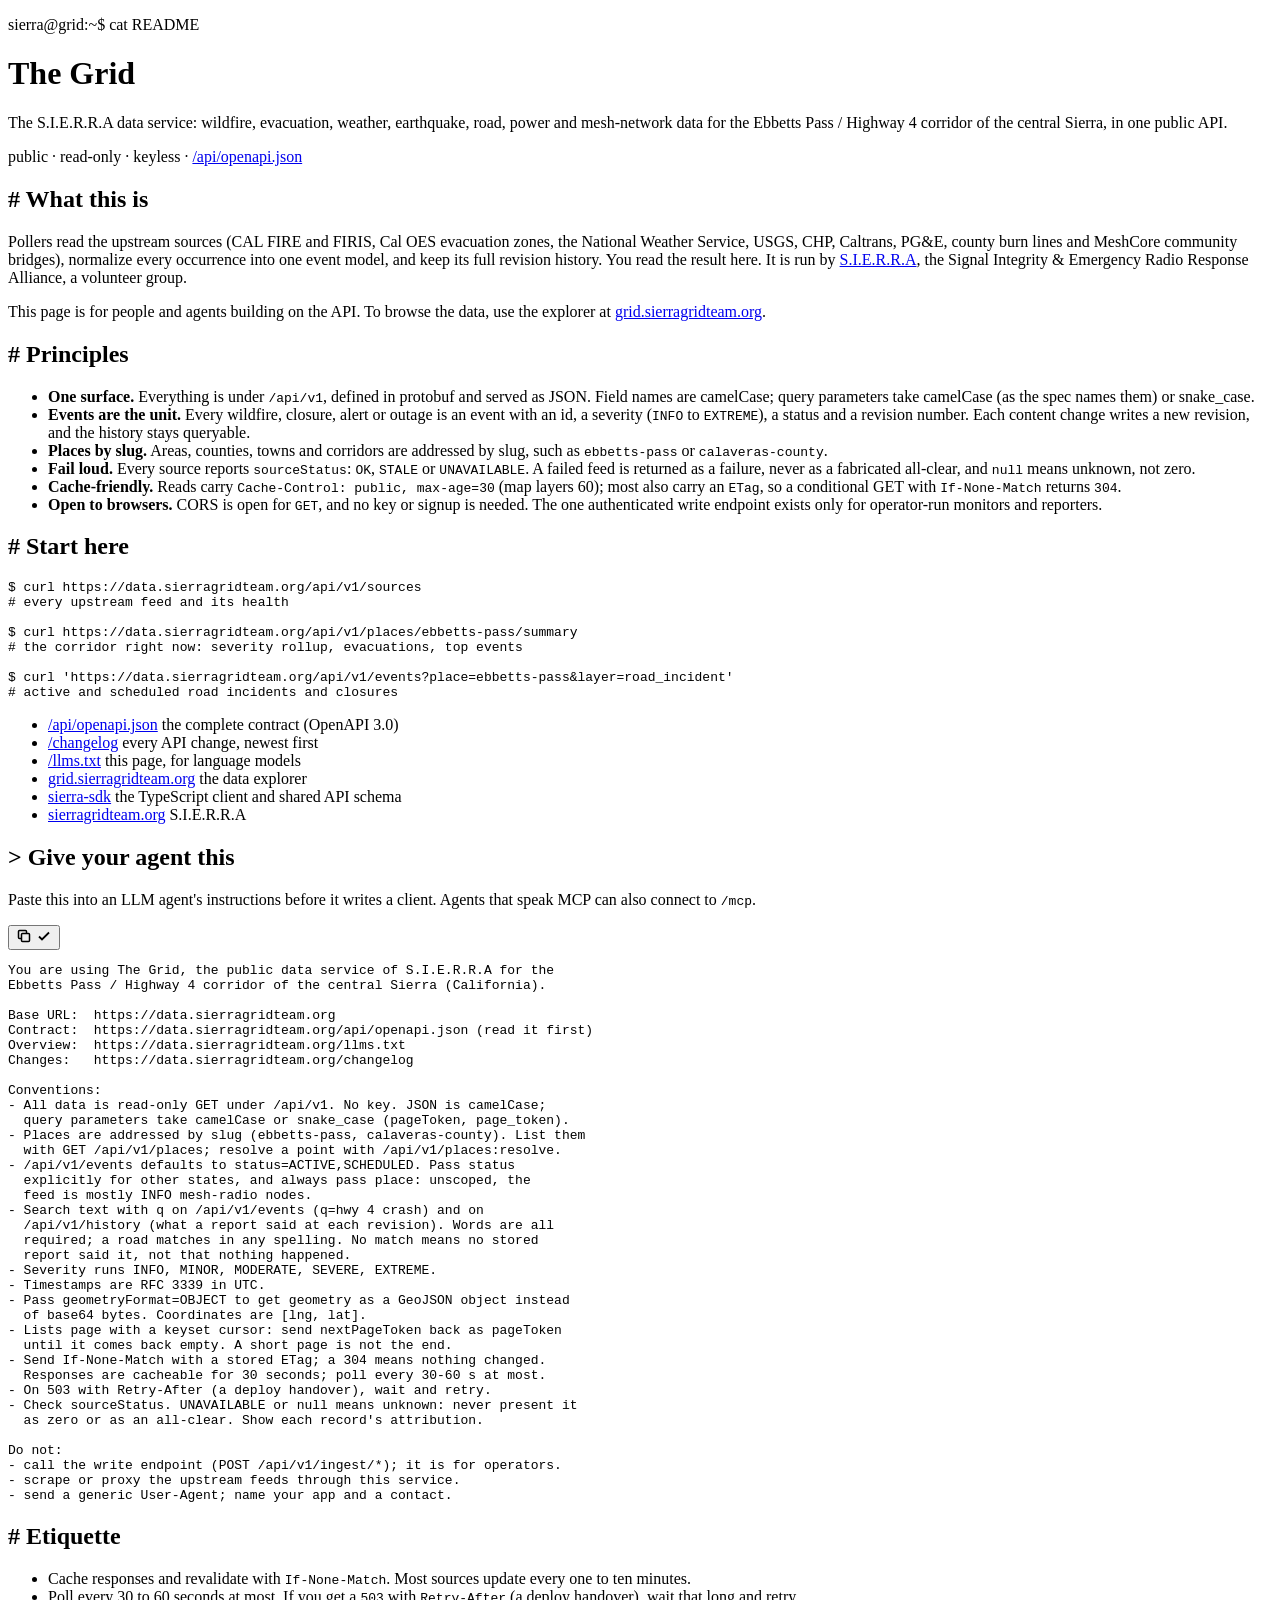
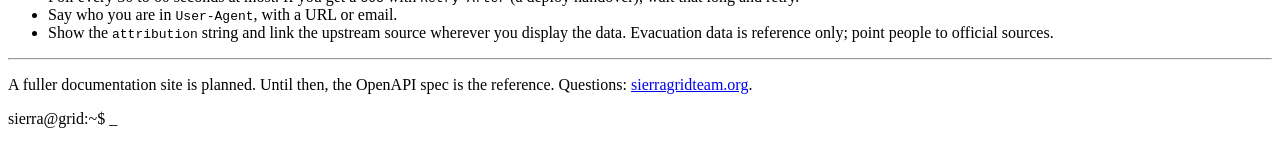
==== cmd/server/landing/index.html @ 1bdb3441 "Text search on /api/v1/events and /api/v1/history, and in the MCP tools q on the events list keeps e" ====
<!doctype html>
<html lang="en">
<head>
<meta charset="utf-8">
<meta name="viewport" content="width=device-width, initial-scale=1">
<title>The Grid · data.sierragridteam.org</title>
<meta name="description" content="The Grid: the S.I.E.R.R.A data service. A public, read-only, keyless API of hazard, road, weather, power and mesh-network data for the Ebbetts Pass / Highway 4 corridor of the central Sierra.">
<meta name="color-scheme" content="dark light">
<link rel="stylesheet" href="/style.css">
<link rel="alternate" type="text/plain" href="/llms.txt" title="llms.txt">
</head>
<body>
<main>
<header>
<p class="prompt">sierra@grid:~$ <span class="cmd">cat README</span></p>
<h1>The Grid</h1>
<p class="lede">The S.I.E.R.R.A data service: wildfire, evacuation, weather,
earthquake, road, power and mesh-network data for the Ebbetts Pass /
Highway 4 corridor of the central Sierra, in one public API.</p>
<p class="meta">public · read-only · keyless · <a href="/api/openapi.json">/api/openapi.json</a></p>
</header>

<section aria-labelledby="what">
<h2 id="what"><span class="mark" aria-hidden="true">#</span> What this is</h2>
<p>Pollers read the upstream sources (CAL FIRE and FIRIS, Cal OES evacuation
zones, the National Weather Service, USGS, CHP, Caltrans, PG&amp;E, county burn
lines and MeshCore community bridges), normalize every occurrence into one
event model, and keep its full revision history. You read the result here.
It is run by <a href="https://sierragridteam.org">S.I.E.R.R.A</a>, the Signal
Integrity &amp; Emergency Radio Response Alliance, a volunteer group.</p>
<p>This page is for people and agents building on the API. To browse the data,
use the explorer at <a href="https://grid.sierragridteam.org">grid.sierragridteam.org</a>.</p>
</section>

<section aria-labelledby="principles">
<h2 id="principles"><span class="mark" aria-hidden="true">#</span> Principles</h2>
<ul class="list">
<li><b>One surface.</b> Everything is under <code>/api/v1</code>, defined in
protobuf and served as JSON. Field names are camelCase; query parameters
take camelCase (as the spec names them) or snake_case.</li>
<li><b>Events are the unit.</b> Every wildfire, closure, alert or outage is an
event with an id, a severity (<code>INFO</code> to <code>EXTREME</code>), a
status and a revision number. Each content change writes a new revision, and
the history stays queryable.</li>
<li><b>Places by slug.</b> Areas, counties, towns and corridors are addressed
by slug, such as <code>ebbetts-pass</code> or <code>calaveras-county</code>.</li>
<li><b>Fail loud.</b> Every source reports <code>sourceStatus</code>:
<code>OK</code>, <code>STALE</code> or <code>UNAVAILABLE</code>. A failed
feed is returned as a failure, never as a fabricated all-clear, and
<code>null</code> means unknown, not zero.</li>
<li><b>Cache-friendly.</b> Reads carry <code>Cache-Control: public,
max-age=30</code> (map layers 60); most also carry an <code>ETag</code>, so a conditional GET
with <code>If-None-Match</code> returns <code>304</code>.</li>
<li><b>Open to browsers.</b> CORS is open for <code>GET</code>, and no key or
signup is needed. The one authenticated write endpoint exists only for
operator-run monitors and reporters.</li>
</ul>
</section>

<section aria-labelledby="start">
<h2 id="start"><span class="mark" aria-hidden="true">#</span> Start here</h2>
<pre class="term"><span class="p">$</span> curl https://data.sierragridteam.org/api/v1/sources
<span class="c"># every upstream feed and its health</span>

<span class="p">$</span> curl https://data.sierragridteam.org/api/v1/places/ebbetts-pass/summary
<span class="c"># the corridor right now: severity rollup, evacuations, top events</span>

<span class="p">$</span> curl 'https://data.sierragridteam.org/api/v1/events?place=ebbetts-pass&amp;layer=road_incident'
<span class="c"># active and scheduled road incidents and closures</span></pre>
<ul class="links">
<li><a href="/api/openapi.json">/api/openapi.json</a> <span>the complete contract (OpenAPI 3.0)</span></li>
<li><a href="/changelog">/changelog</a> <span>every API change, newest first</span></li>
<li><a href="/llms.txt">/llms.txt</a> <span>this page, for language models</span></li>
<li><a href="https://grid.sierragridteam.org">grid.sierragridteam.org</a> <span>the data explorer</span></li>
<li><a href="https://github.com/sierragridteam/sierra-sdk">sierra-sdk</a> <span>the TypeScript client and shared API schema</span></li>
<li><a href="https://sierragridteam.org">sierragridteam.org</a> <span>S.I.E.R.R.A</span></li>
</ul>
</section>

<section aria-labelledby="agent">
<h2 id="agent"><span class="mark" aria-hidden="true">&gt;</span> Give your agent this</h2>
<p>Paste this into an LLM agent's instructions before it writes a client.
Agents that speak MCP can also connect to <code>/mcp</code>.</p>
<div class="copy">
<button type="button" id="copy-btn" hidden aria-label="Copy the prompt" title="Copy">
<svg class="icon-copy" width="16" height="16" viewBox="0 0 16 16" fill="none" stroke="currentColor" stroke-width="1.5" aria-hidden="true"><rect x="5.5" y="5.5" width="8" height="8" rx="1"/><path d="M10.5 5.5V3.5a1 1 0 0 0-1-1h-6a1 1 0 0 0-1 1v6a1 1 0 0 0 1 1h2"/></svg>
<svg class="icon-check" width="16" height="16" viewBox="0 0 16 16" fill="none" stroke="currentColor" stroke-width="1.8" aria-hidden="true"><path d="M3 8.5l3 3 7-7"/></svg>
<span class="sr-only" id="copy-status" aria-live="polite"></span>
</button>
<pre id="agent-prompt" class="term" tabindex="0">You are using The Grid, the public data service of S.I.E.R.R.A for the
Ebbetts Pass / Highway 4 corridor of the central Sierra (California).

Base URL:  https://data.sierragridteam.org
Contract:  https://data.sierragridteam.org/api/openapi.json (read it first)
Overview:  https://data.sierragridteam.org/llms.txt
Changes:   https://data.sierragridteam.org/changelog

Conventions:
- All data is read-only GET under /api/v1. No key. JSON is camelCase;
  query parameters take camelCase or snake_case (pageToken, page_token).
- Places are addressed by slug (ebbetts-pass, calaveras-county). List them
  with GET /api/v1/places; resolve a point with /api/v1/places:resolve.
- /api/v1/events defaults to status=ACTIVE,SCHEDULED. Pass status
  explicitly for other states, and always pass place: unscoped, the
  feed is mostly INFO mesh-radio nodes.
- Search text with q on /api/v1/events (q=hwy 4 crash) and on
  /api/v1/history (what a report said at each revision). Words are all
  required; a road matches in any spelling. No match means no stored
  report said it, not that nothing happened.
- Severity runs INFO, MINOR, MODERATE, SEVERE, EXTREME.
- Timestamps are RFC 3339 in UTC.
- Pass geometryFormat=OBJECT to get geometry as a GeoJSON object instead
  of base64 bytes. Coordinates are [lng, lat].
- Lists page with a keyset cursor: send nextPageToken back as pageToken
  until it comes back empty. A short page is not the end.
- Send If-None-Match with a stored ETag; a 304 means nothing changed.
  Responses are cacheable for 30 seconds; poll every 30-60 s at most.
- On 503 with Retry-After (a deploy handover), wait and retry.
- Check sourceStatus. UNAVAILABLE or null means unknown: never present it
  as zero or as an all-clear. Show each record's attribution.

Do not:
- call the write endpoint (POST /api/v1/ingest/*); it is for operators.
- scrape or proxy the upstream feeds through this service.
- send a generic User-Agent; name your app and a contact.</pre>
</div>
</section>

<section aria-labelledby="etiquette">
<h2 id="etiquette"><span class="mark" aria-hidden="true">#</span> Etiquette</h2>
<ul class="list">
<li>Cache responses and revalidate with <code>If-None-Match</code>. Most
sources update every one to ten minutes.</li>
<li>Poll every 30 to 60 seconds at most. If you get a <code>503</code>
with <code>Retry-After</code> (a deploy handover), wait that long and retry.</li>
<li>Say who you are in <code>User-Agent</code>, with a URL or email.</li>
<li>Show the <code>attribution</code> string and link the upstream source
wherever you display the data. Evacuation data is reference only; point
people to official sources.</li>
</ul>
</section>

<footer>
<hr>
<p>A fuller documentation site is planned. Until then, the OpenAPI spec is the
reference. Questions: <a href="https://sierragridteam.org">sierragridteam.org</a>.</p>
<p class="prompt">sierra@grid:~$ <span class="cursor" aria-hidden="true">_</span></p>
</footer>
</main>
<script>
(function () {
  var btn = document.getElementById('copy-btn');
  var src = document.getElementById('agent-prompt');
  if (!btn || !src || !navigator.clipboard) return;
  btn.hidden = false;
  btn.addEventListener('click', function () {
    navigator.clipboard.writeText(src.textContent).then(function () {
      btn.classList.add('done');
      btn.title = 'Copied';
      document.getElementById('copy-status').textContent = 'Copied';
      setTimeout(function () {
        btn.classList.remove('done');
        btn.title = 'Copy';
        document.getElementById('copy-status').textContent = '';
      }, 1500);
    });
  });
})();
</script>
</body>
</html>
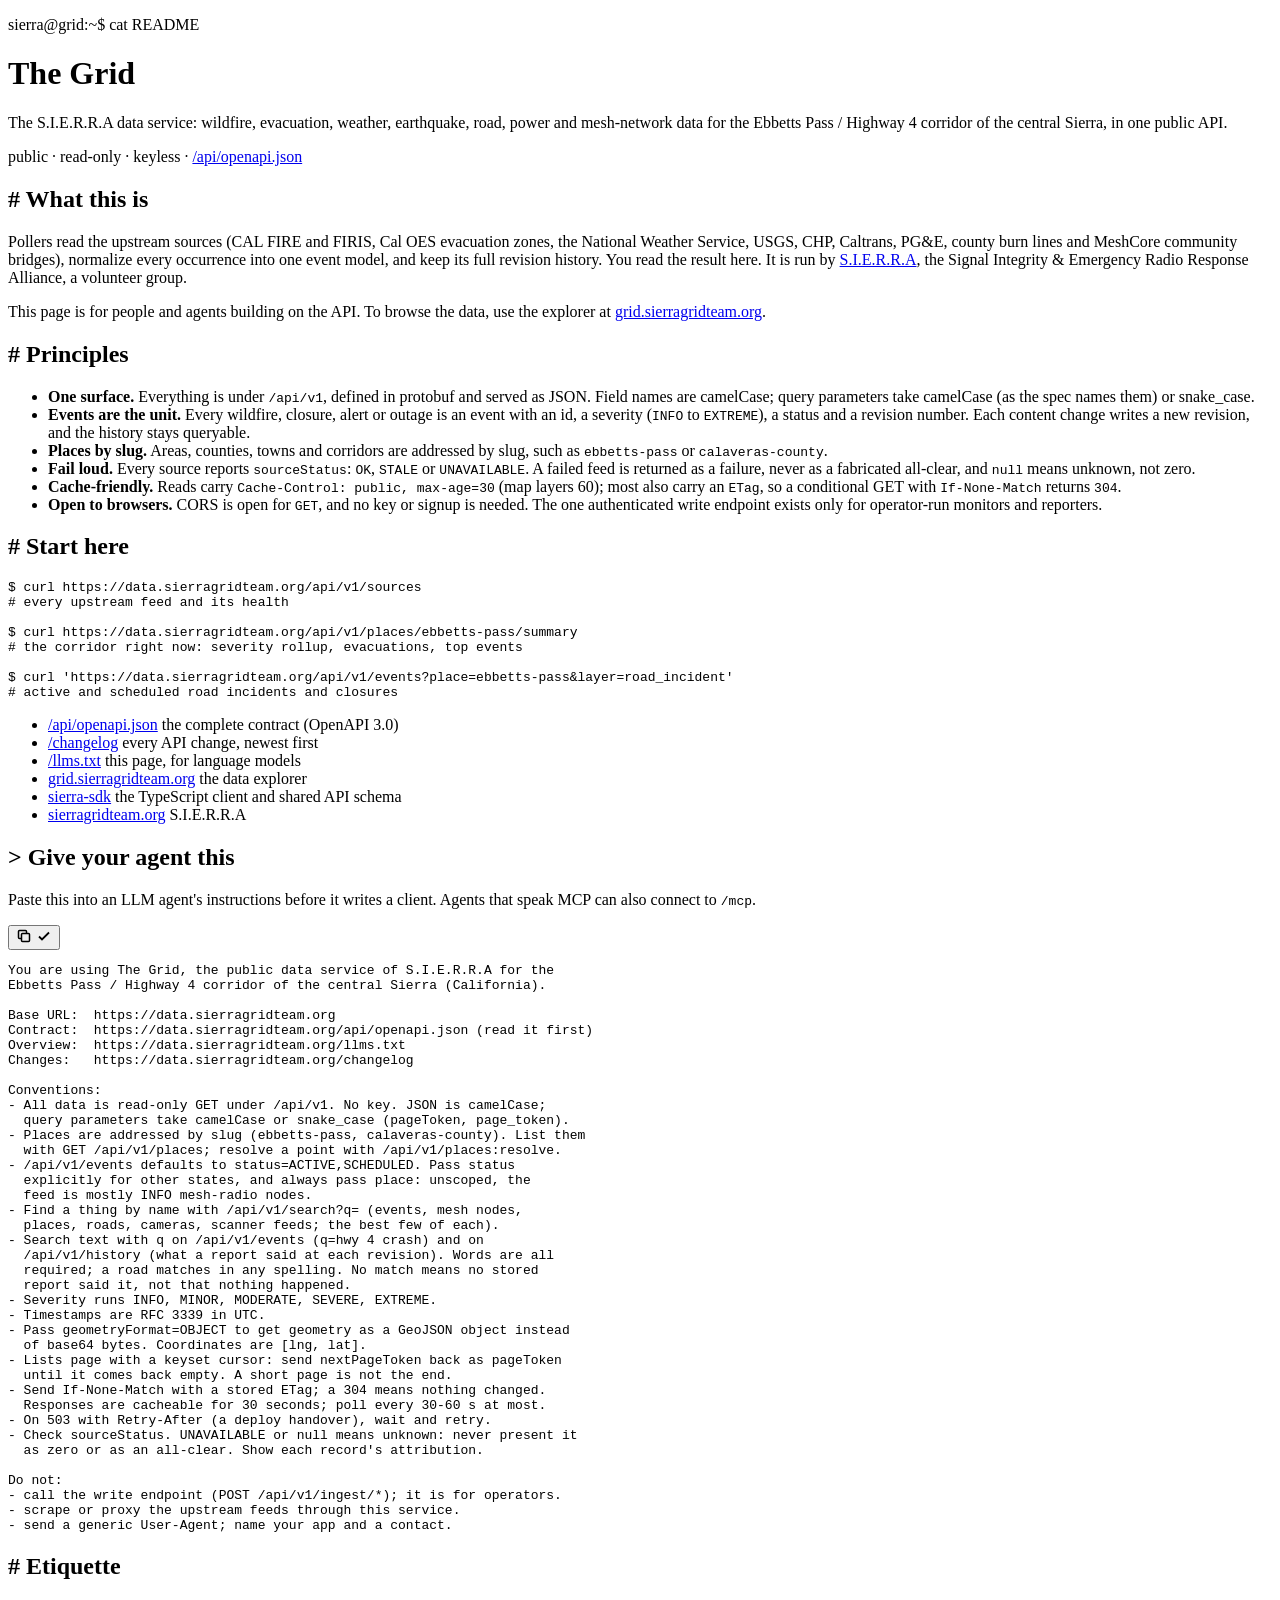
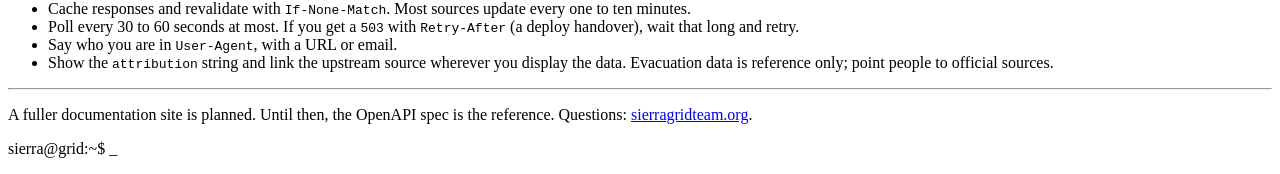
==== commit 0d4927cd: "The finder: GET /api/v1/search and the MCP grid_search tool One query across kinds: the best few pla" ====
--- a/cmd/server/landing/index.html
+++ b/cmd/server/landing/index.html
@@ -103,6 +103,8 @@
 - /api/v1/events defaults to status=ACTIVE,SCHEDULED. Pass status
   explicitly for other states, and always pass place: unscoped, the
   feed is mostly INFO mesh-radio nodes.
+- Find a thing by name with /api/v1/search?q= (events, mesh nodes,
+  places, roads, cameras, scanner feeds; the best few of each).
 - Search text with q on /api/v1/events (q=hwy 4 crash) and on
   /api/v1/history (what a report said at each revision). Words are all
   required; a road matches in any spelling. No match means no stored
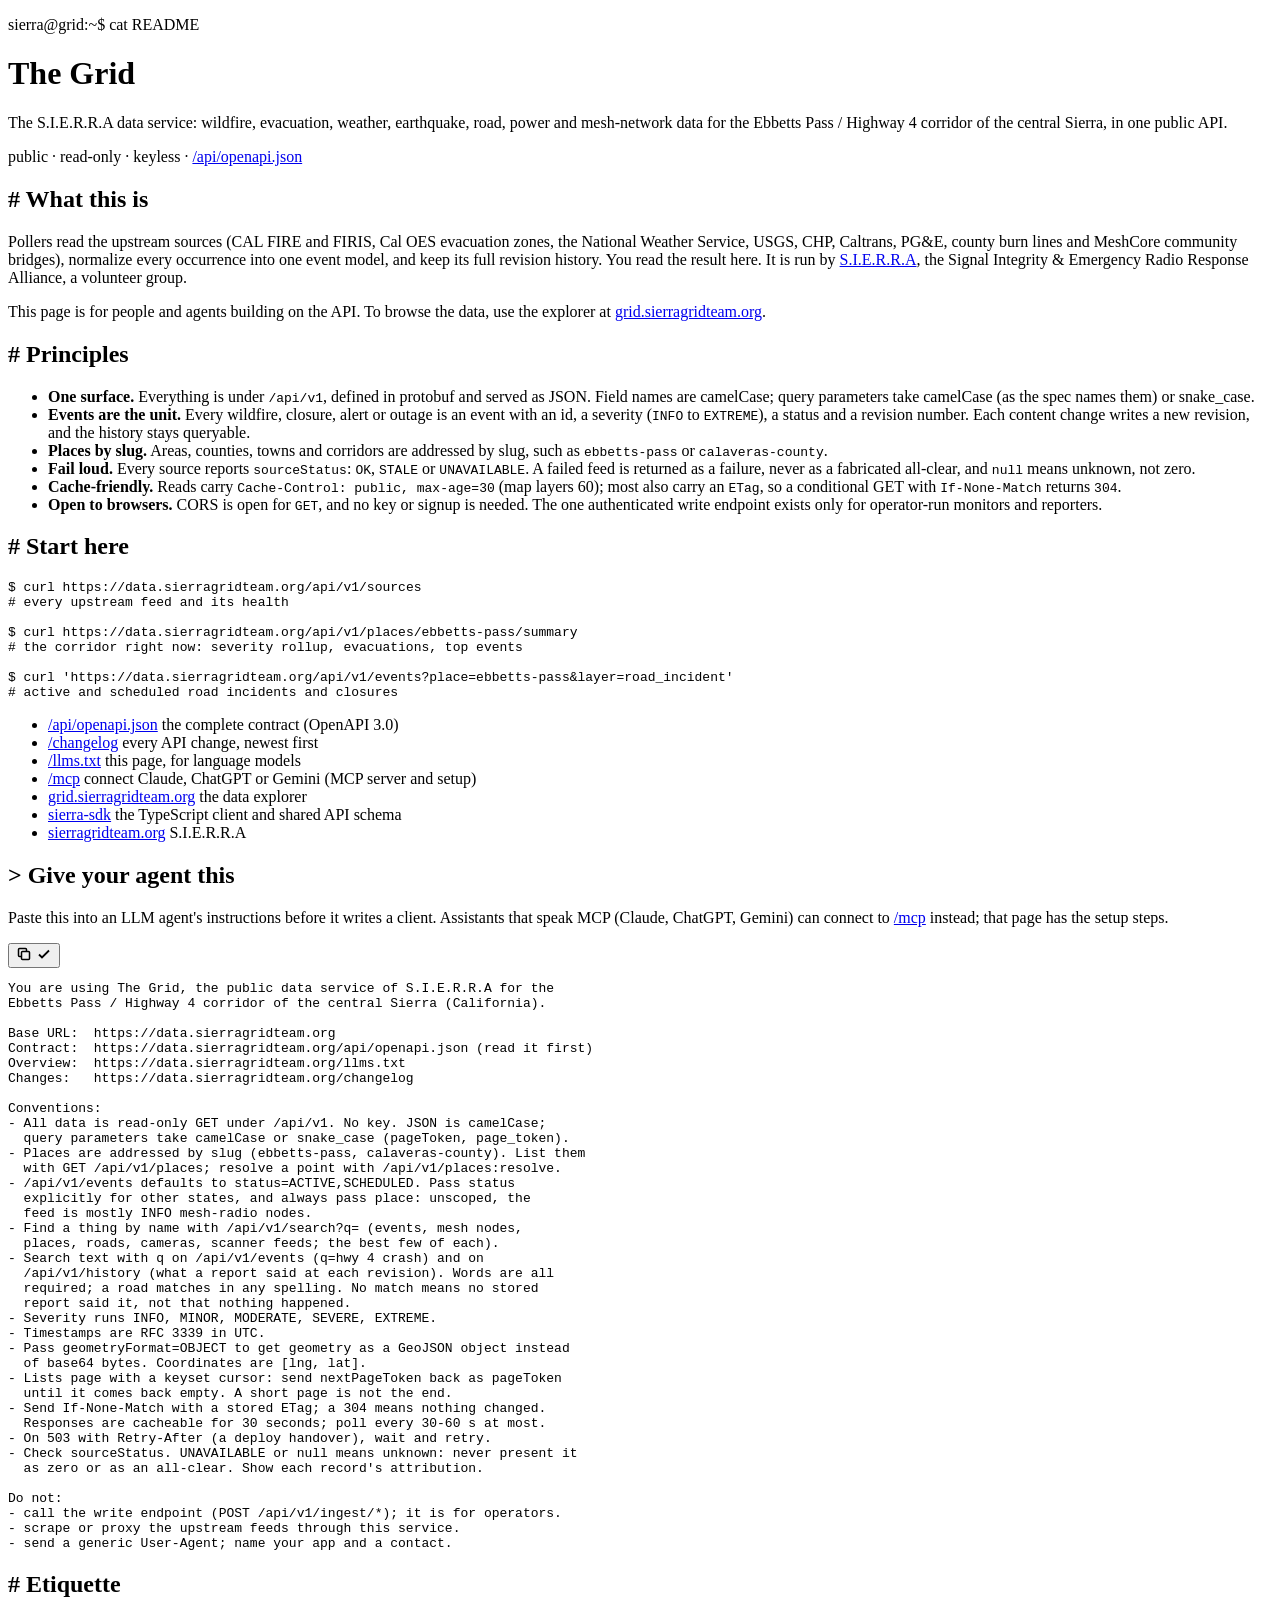
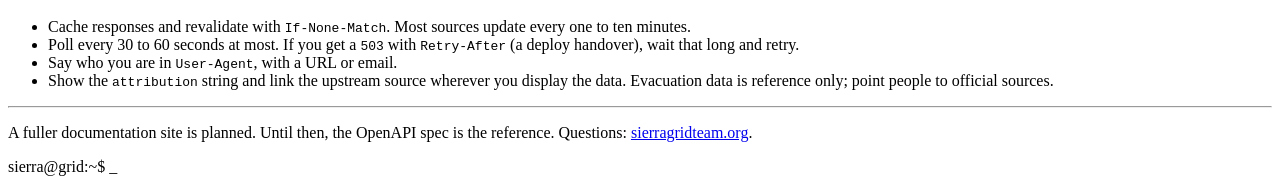
==== commit 7553f3b0: "MCP: setup instructions for Claude, ChatGPT and Gemini at /mcp A browser opening data.sierragridteam" ====
--- a/cmd/server/landing/index.html
+++ b/cmd/server/landing/index.html
@@ -71,6 +71,7 @@
 <li><a href="/api/openapi.json">/api/openapi.json</a> <span>the complete contract (OpenAPI 3.0)</span></li>
 <li><a href="/changelog">/changelog</a> <span>every API change, newest first</span></li>
 <li><a href="/llms.txt">/llms.txt</a> <span>this page, for language models</span></li>
+<li><a href="/mcp">/mcp</a> <span>connect Claude, ChatGPT or Gemini (MCP server and setup)</span></li>
 <li><a href="https://grid.sierragridteam.org">grid.sierragridteam.org</a> <span>the data explorer</span></li>
 <li><a href="https://github.com/sierragridteam/sierra-sdk">sierra-sdk</a> <span>the TypeScript client and shared API schema</span></li>
 <li><a href="https://sierragridteam.org">sierragridteam.org</a> <span>S.I.E.R.R.A</span></li>
@@ -80,7 +81,8 @@
 <section aria-labelledby="agent">
 <h2 id="agent"><span class="mark" aria-hidden="true">&gt;</span> Give your agent this</h2>
 <p>Paste this into an LLM agent's instructions before it writes a client.
-Agents that speak MCP can also connect to <code>/mcp</code>.</p>
+Assistants that speak MCP (Claude, ChatGPT, Gemini) can connect to
+<a href="/mcp">/mcp</a> instead; that page has the setup steps.</p>
 <div class="copy">
 <button type="button" id="copy-btn" hidden aria-label="Copy the prompt" title="Copy">
 <svg class="icon-copy" width="16" height="16" viewBox="0 0 16 16" fill="none" stroke="currentColor" stroke-width="1.5" aria-hidden="true"><rect x="5.5" y="5.5" width="8" height="8" rx="1"/><path d="M10.5 5.5V3.5a1 1 0 0 0-1-1h-6a1 1 0 0 0-1 1v6a1 1 0 0 0 1 1h2"/></svg>
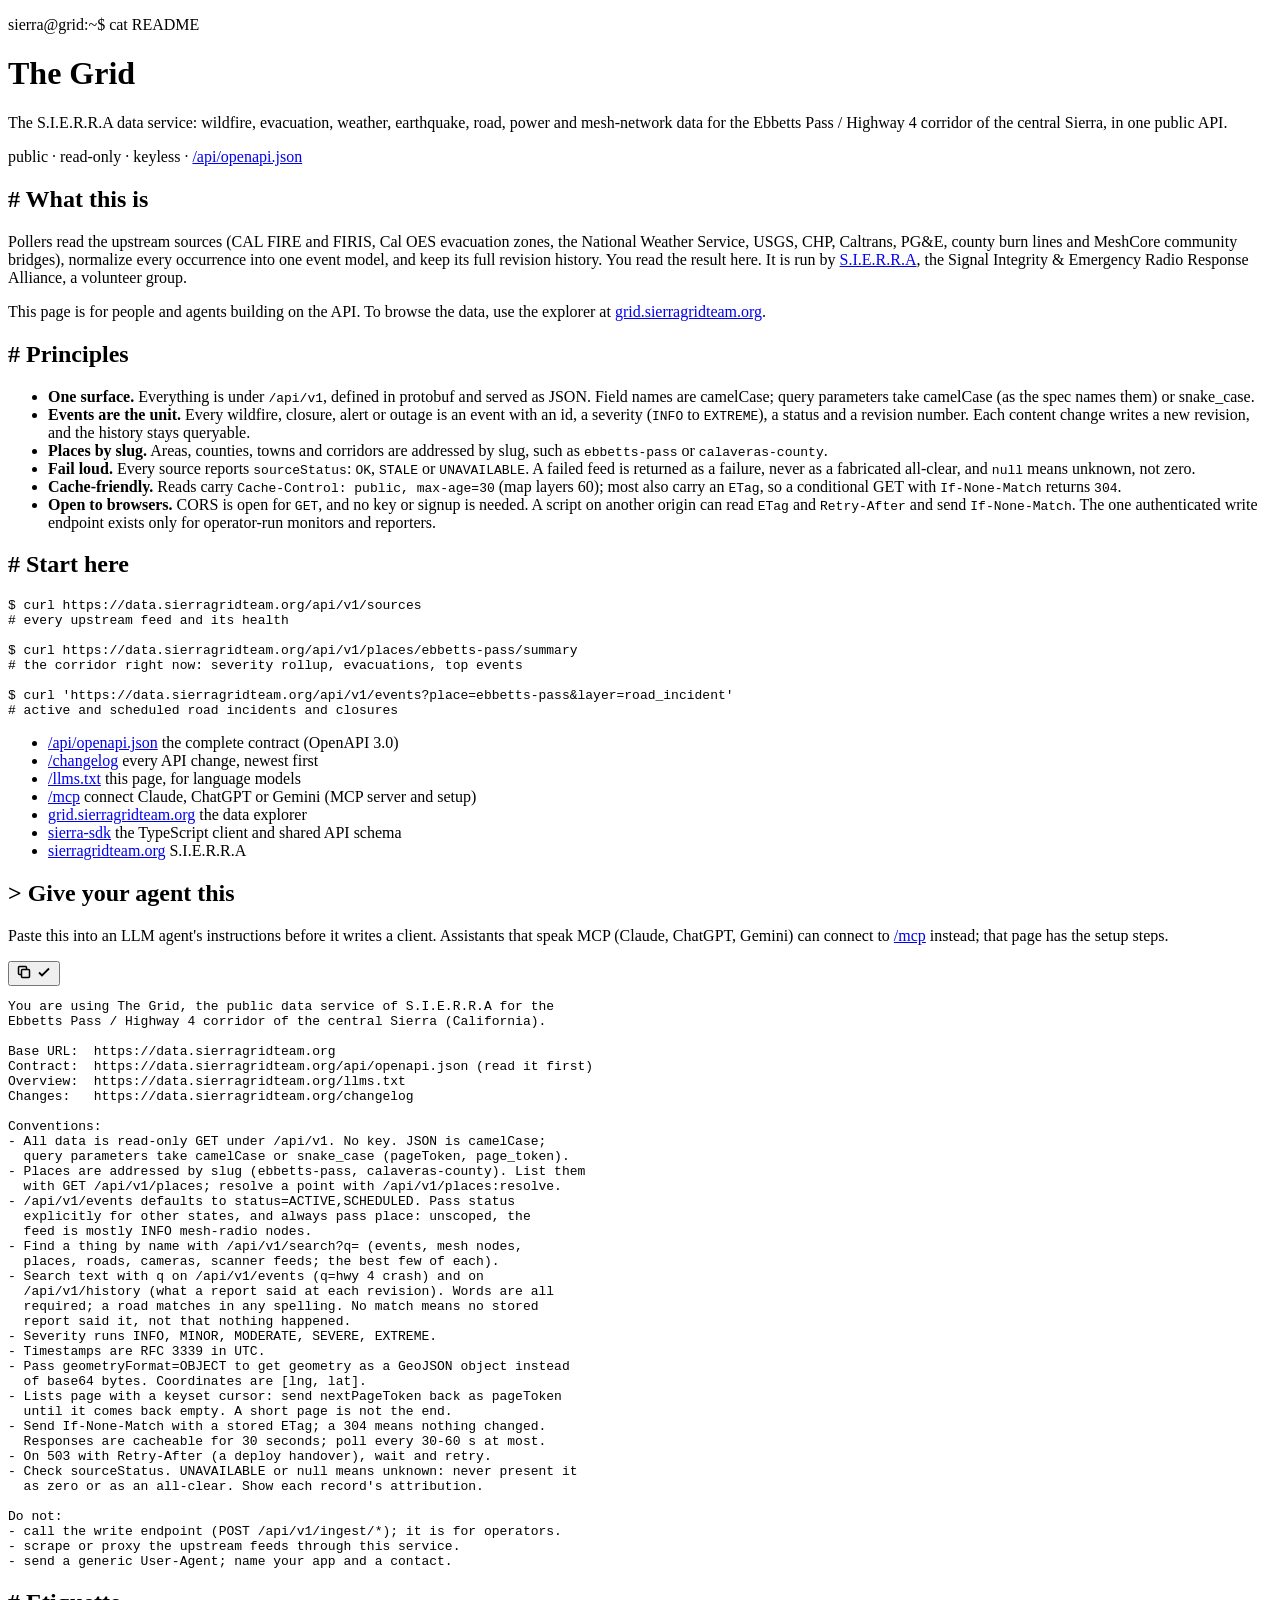
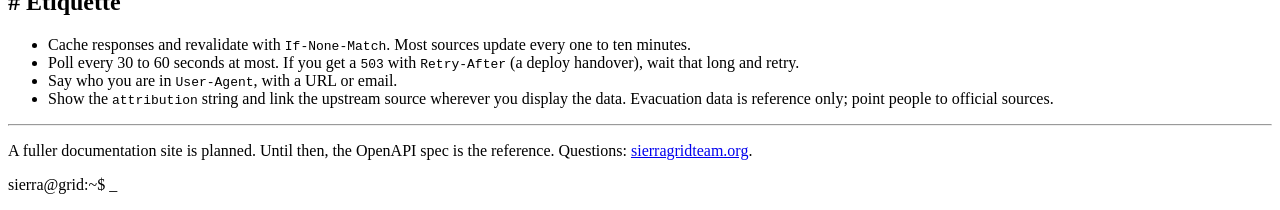
==== commit ae31007f: "CORS: let a page on another origin use ETag and If-None-Match The preflight did not allow the If-Non" ====
--- a/cmd/server/landing/index.html
+++ b/cmd/server/landing/index.html
@@ -52,7 +52,8 @@
 max-age=30</code> (map layers 60); most also carry an <code>ETag</code>, so a conditional GET
 with <code>If-None-Match</code> returns <code>304</code>.</li>
 <li><b>Open to browsers.</b> CORS is open for <code>GET</code>, and no key or
-signup is needed. The one authenticated write endpoint exists only for
+signup is needed. A script on another origin can read <code>ETag</code> and
+<code>Retry-After</code> and send <code>If-None-Match</code>. The one authenticated write endpoint exists only for
 operator-run monitors and reporters.</li>
 </ul>
 </section>
